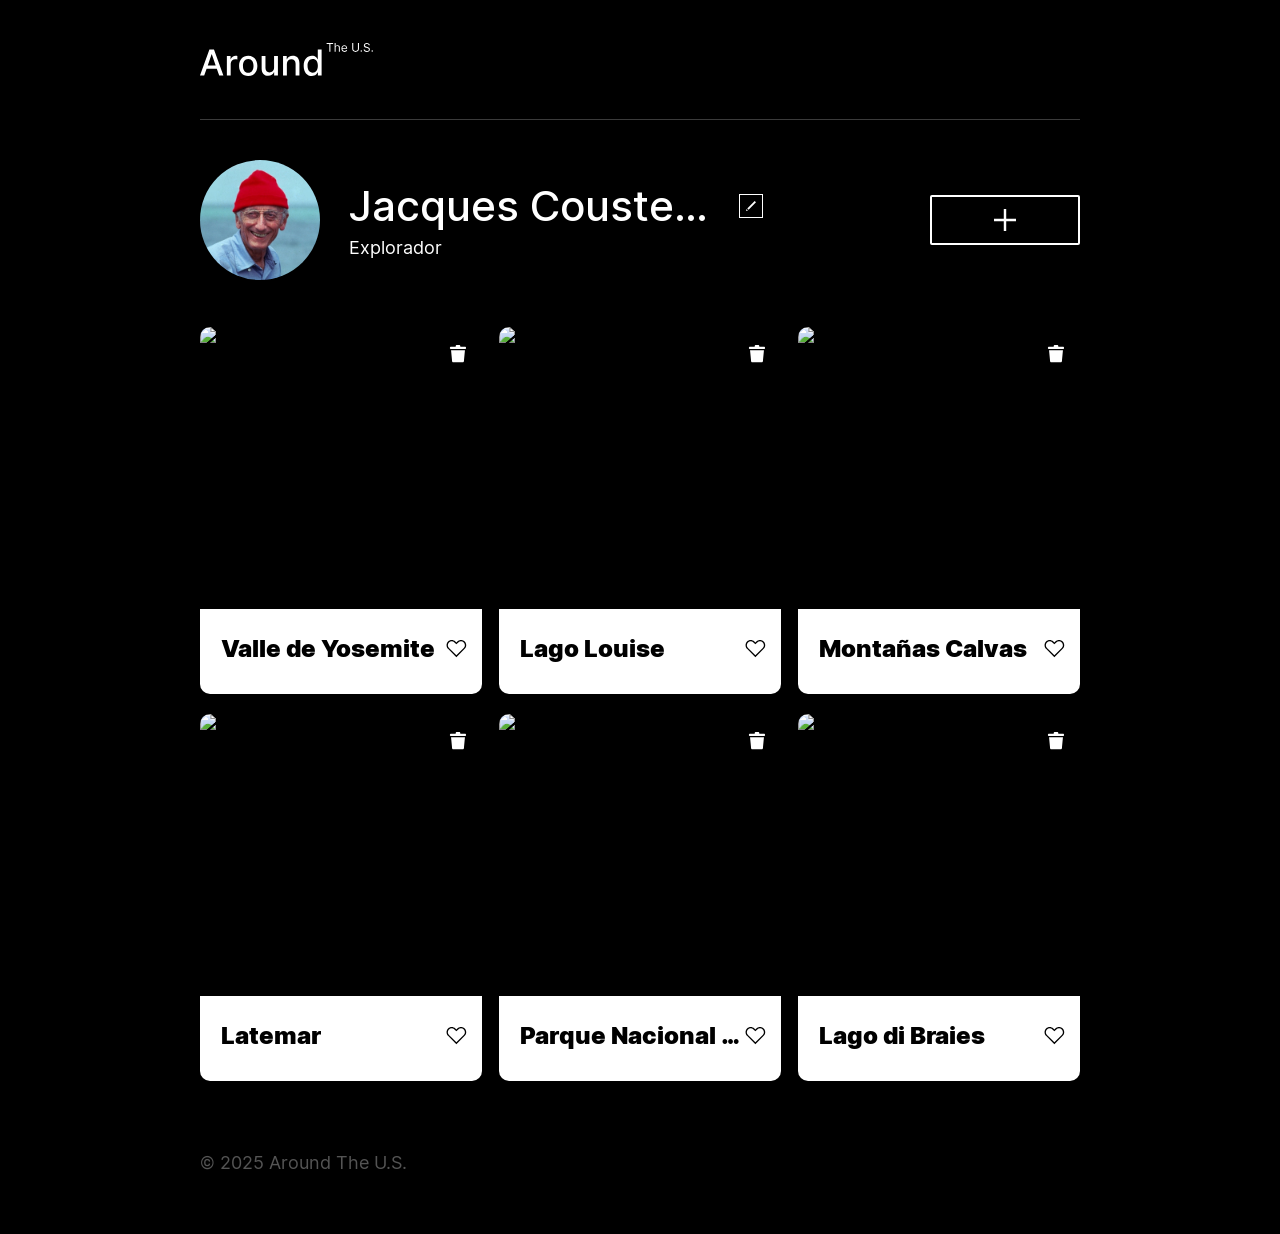
==== index.html @ fb266633 "Initial commit" ====
<!DOCTYPE html>
<html lang="es">
  <head>
    <meta charset="UTF-8" />
    <meta content="width=device-width, initial-scale=1.0" name="viewport" />
    <meta content="ie=edge" http-equiv="X-UA-Compatible" />
    <title>Around The U.S.</title>
    <link href="./pages/index.css" rel="stylesheet" />
  </head>
  <body class="page">
    <div class="page__content">
      <header class="header page__section">
        <img
          alt="Logotipo Around The U.S."
          class="logo header__logo"
          src="./images/logo.svg"
        />
      </header>
      <main class="content">
        <section class="profile page__section">
          <img class="profile__image" src="./images/avatar.jpg" alt="Avatar" />
          <div class="profile__info">
            <h1 class="profile__title">Jacques Cousteau</h1>
            <button
              aria-label="Editar perfil"
              class="profile__edit-button"
              type="button"
            ></button>
            <p class="profile__description">Explorador</p>
          </div>
          <button
            aria-label="Agregar tarjeta"
            class="profile__add-button"
            type="button"
          ></button>
        </section>
        <section class="cards page__section">
          <ul class="cards__list">
            <li class="card">
              <img
                class="card__image"
                src="https://practicum-content.s3.us-west-1.amazonaws.com/web-code/moved_yosemite.jpg"
                alt="Valle de Yosemite"
              />
              <button
                aria-label="Eliminar tarjeta"
                class="card__delete-button"
                type="button"
              ></button>
              <div class="card__description">
                <h2 class="card__title">Valle de Yosemite</h2>
                <button
                  aria-label="Botón Me gusta"
                  class="card__like-button"
                  type="button"
                ></button>
              </div>
            </li>
            <li class="card">
              <img
                class="card__image"
                src="https://practicum-content.s3.us-west-1.amazonaws.com/web-code/moved_lake-louise.jpg"
                alt="Lago Louise"
              />
              <button
                aria-label="Eliminar tarjeta"
                class="card__delete-button"
                type="button"
              ></button>
              <div class="card__description">
                <h2 class="card__title">Lago Louise</h2>
                <button
                  aria-label="Botón Me gusta"
                  class="card__like-button"
                  type="button"
                ></button>
              </div>
            </li>
            <li class="card">
              <img
                class="card__image"
                src="https://practicum-content.s3.us-west-1.amazonaws.com/web-code/moved_bald-mountains.jpg"
                alt="Montañas Calvas"
              />
              <button
                aria-label="Eliminar tarjeta"
                class="card__delete-button"
                type="button"
              ></button>
              <div class="card__description">
                <h2 class="card__title">Montañas Calvas</h2>
                <button
                  aria-label="Botón Me gusta"
                  class="card__like-button"
                  type="button"
                ></button>
              </div>
            </li>
            <li class="card">
              <img
                class="card__image"
                src="https://practicum-content.s3.us-west-1.amazonaws.com/web-code/moved_latemar.jpg"
                alt="Latemar"
              />
              <button
                aria-label="Eliminar tarjeta"
                class="card__delete-button"
                type="button"
              ></button>
              <div class="card__description">
                <h2 class="card__title">Latemar</h2>
                <button
                  aria-label="Botón Me gusta"
                  class="card__like-button"
                  type="button"
                ></button>
              </div>
            </li>
            <li class="card">
              <img
                class="card__image"
                src="https://practicum-content.s3.us-west-1.amazonaws.com/web-code/moved_vanoise.jpg"
                alt="Parque Nacional de la Vanoise"
              />
              <button
                aria-label="Eliminar tarjeta"
                class="card__delete-button"
                type="button"
              ></button>
              <div class="card__description">
                <h2 class="card__title">Parque Nacional de la Vanoise</h2>
                <button
                  aria-label="Botón Me gusta"
                  class="card__like-button"
                  type="button"
                ></button>
              </div>
            </li>
            <li class="card">
              <img
                class="card__image"
                src="https://practicum-content.s3.us-west-1.amazonaws.com/web-code/moved_lago.jpg"
                alt="Lago di Braies"
              />
              <button
                aria-label="Eliminar tarjeta"
                class="card__delete-button"
                type="button"
              ></button>
              <div class="card__description">
                <h2 class="card__title">Lago di Braies</h2>
                <button
                  aria-label="Botón Me gusta"
                  class="card__like-button"
                  type="button"
                ></button>
              </div>
            </li>
          </ul>
        </section>
      </main>
      <footer class="footer page__section">
        <p class="footer__copyright">© 2025 Around The U.S.</p>
      </footer>
      <div class="popup" id="edit-popup">
        <div class="popup__content">
          <button
            aria-label="Cerrar ventana emergente"
            class="popup__close"
            type="button"
          ></button>
          <h3 class="popup__title">Editar perfil</h3>
          <form class="popup__form" id="edit-profile-form">
            <input
              class="popup__input popup__input_type_name"
              name="name"
              placeholder="Nombre"
              type="text"
            />
            <input
              class="popup__input popup__input_type_description"
              name="description"
              placeholder="Acerca de mí"
              type="text"
            />
            <button class="button popup__button" type="submit">Guardar</button>
          </form>
        </div>
      </div>
      <div class="popup" id="new-card-popup">
        <div class="popup__content">
          <button
            aria-label="Cerrar ventana emergente"
            class="popup__close"
            type="button"
          ></button>
          <h3 class="popup__title">Nuevo lugar</h3>
          <form class="popup__form" id="new-card-form">
            <input
              class="popup__input popup__input_type_card-name"
              name="place-name"
              placeholder="Título"
              required
              type="text"
            />
            <input
              class="popup__input popup__input_type_url"
              name="link"
              placeholder="Enlace a la imagen"
              required
              type="url"
            />
            <button class="button popup__button" type="submit">Crear</button>
          </form>
        </div>
      </div>
      <div class="popup" id="image-popup">
        <div class="popup__content popup__content_content_image">
          <button
            aria-label="Cerrar ventana emergente"
            class="popup__close"
            type="button"
          ></button>
          <img alt="" class="popup__image" src="#" />
          <p class="popup__caption"></p>
        </div>
      </div>
    </div>
  </body>
</html>
---- pages/index.css ----
@import url("../vendor/normalize.css");
@import url("../vendor/fonts.css");

@import url("../blocks/page.css");
@import url("../blocks/header.css");
@import url("../blocks/content.css");
@import url("../blocks/footer.css");
@import url("../blocks/profile.css");
@import url("../blocks/cards.css");
@import url("../blocks/card.css");
@import url("../blocks/popup.css");
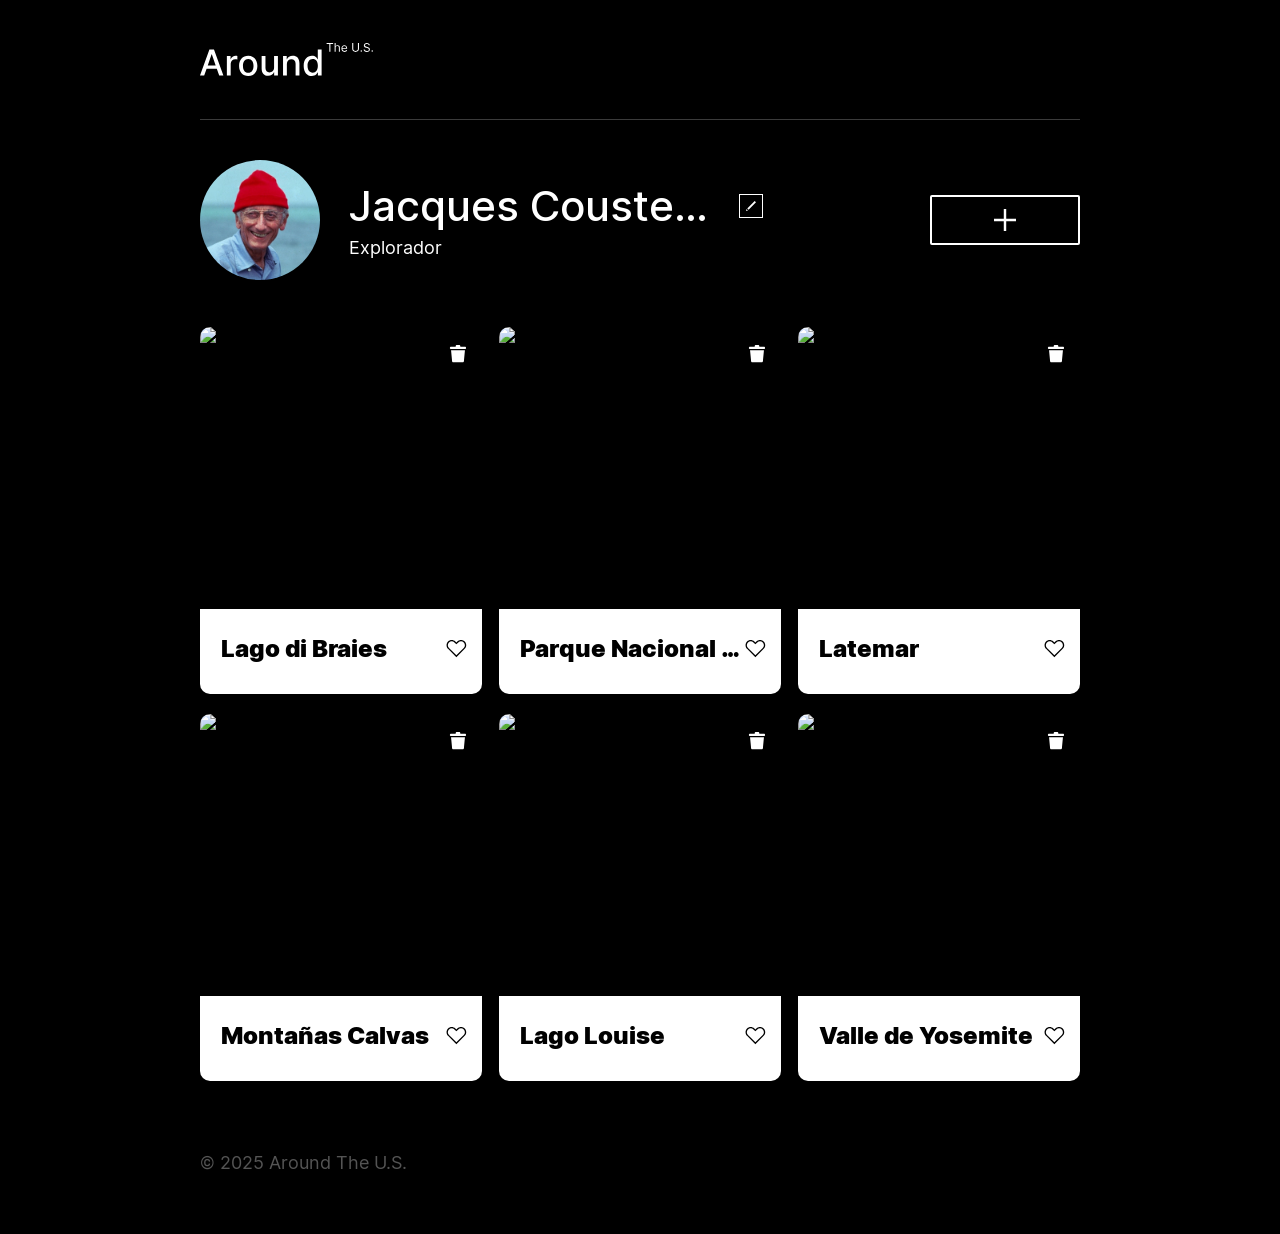
==== commit 5bb0567c: "Parte final" ====
--- a/index.html
+++ b/index.html
@@ -34,21 +34,22 @@
             type="button"
           ></button>
         </section>
+
         <section class="cards page__section">
-          <ul class="cards__list">
+          <!-- Contenedor de tarjetas -->
+          <ul class="cards__list"></ul>
+
+          <!-- Template para las tarjetas dinámicas -->
+          <template id="card-template">
             <li class="card">
-              <img
-                class="card__image"
-                src="https://practicum-content.s3.us-west-1.amazonaws.com/web-code/moved_yosemite.jpg"
-                alt="Valle de Yosemite"
-              />
+              <img class="card__image" src="" alt="" />
               <button
                 aria-label="Eliminar tarjeta"
                 class="card__delete-button"
                 type="button"
               ></button>
               <div class="card__description">
-                <h2 class="card__title">Valle de Yosemite</h2>
+                <h2 class="card__title"></h2>
                 <button
                   aria-label="Botón Me gusta"
                   class="card__like-button"
@@ -56,112 +57,15 @@
                 ></button>
               </div>
             </li>
-            <li class="card">
-              <img
-                class="card__image"
-                src="https://practicum-content.s3.us-west-1.amazonaws.com/web-code/moved_lake-louise.jpg"
-                alt="Lago Louise"
-              />
-              <button
-                aria-label="Eliminar tarjeta"
-                class="card__delete-button"
-                type="button"
-              ></button>
-              <div class="card__description">
-                <h2 class="card__title">Lago Louise</h2>
-                <button
-                  aria-label="Botón Me gusta"
-                  class="card__like-button"
-                  type="button"
-                ></button>
-              </div>
-            </li>
-            <li class="card">
-              <img
-                class="card__image"
-                src="https://practicum-content.s3.us-west-1.amazonaws.com/web-code/moved_bald-mountains.jpg"
-                alt="Montañas Calvas"
-              />
-              <button
-                aria-label="Eliminar tarjeta"
-                class="card__delete-button"
-                type="button"
-              ></button>
-              <div class="card__description">
-                <h2 class="card__title">Montañas Calvas</h2>
-                <button
-                  aria-label="Botón Me gusta"
-                  class="card__like-button"
-                  type="button"
-                ></button>
-              </div>
-            </li>
-            <li class="card">
-              <img
-                class="card__image"
-                src="https://practicum-content.s3.us-west-1.amazonaws.com/web-code/moved_latemar.jpg"
-                alt="Latemar"
-              />
-              <button
-                aria-label="Eliminar tarjeta"
-                class="card__delete-button"
-                type="button"
-              ></button>
-              <div class="card__description">
-                <h2 class="card__title">Latemar</h2>
-                <button
-                  aria-label="Botón Me gusta"
-                  class="card__like-button"
-                  type="button"
-                ></button>
-              </div>
-            </li>
-            <li class="card">
-              <img
-                class="card__image"
-                src="https://practicum-content.s3.us-west-1.amazonaws.com/web-code/moved_vanoise.jpg"
-                alt="Parque Nacional de la Vanoise"
-              />
-              <button
-                aria-label="Eliminar tarjeta"
-                class="card__delete-button"
-                type="button"
-              ></button>
-              <div class="card__description">
-                <h2 class="card__title">Parque Nacional de la Vanoise</h2>
-                <button
-                  aria-label="Botón Me gusta"
-                  class="card__like-button"
-                  type="button"
-                ></button>
-              </div>
-            </li>
-            <li class="card">
-              <img
-                class="card__image"
-                src="https://practicum-content.s3.us-west-1.amazonaws.com/web-code/moved_lago.jpg"
-                alt="Lago di Braies"
-              />
-              <button
-                aria-label="Eliminar tarjeta"
-                class="card__delete-button"
-                type="button"
-              ></button>
-              <div class="card__description">
-                <h2 class="card__title">Lago di Braies</h2>
-                <button
-                  aria-label="Botón Me gusta"
-                  class="card__like-button"
-                  type="button"
-                ></button>
-              </div>
-            </li>
-          </ul>
+          </template>
         </section>
       </main>
+
       <footer class="footer page__section">
         <p class="footer__copyright">© 2025 Around The U.S.</p>
       </footer>
+
+      <!-- Popup Editar perfil -->
       <div class="popup" id="edit-popup">
         <div class="popup__content">
           <button
@@ -187,6 +91,8 @@
           </form>
         </div>
       </div>
+
+      <!-- Popup Nueva tarjeta -->
       <div class="popup" id="new-card-popup">
         <div class="popup__content">
           <button
@@ -214,6 +120,8 @@
           </form>
         </div>
       </div>
+
+      <!-- Popup Imagen -->
       <div class="popup" id="image-popup">
         <div class="popup__content popup__content_content_image">
           <button
@@ -226,5 +134,7 @@
         </div>
       </div>
     </div>
+
+    <script src="scripts/index.js"></script>
   </body>
 </html>
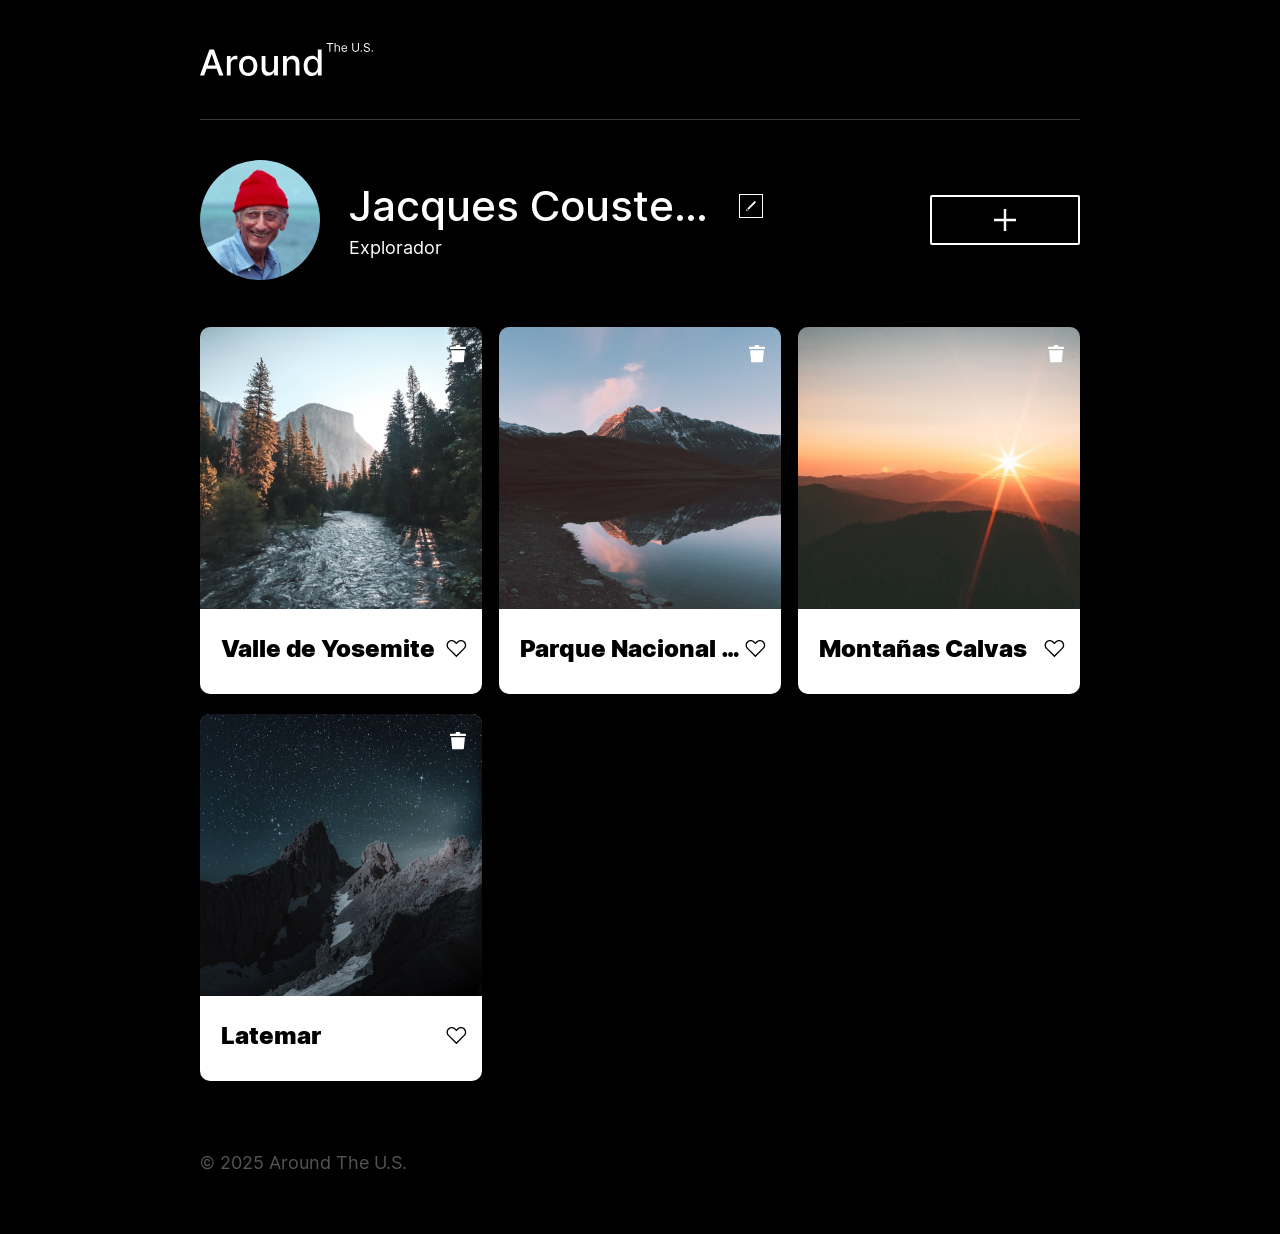
==== commit 0f9eedd7: "Actualizar index.html" ====
--- a/index.html
+++ b/index.html
@@ -134,7 +134,6 @@
         </div>
       </div>
     </div>
-
-    <script src="scripts/index.js"></script>
+    <script type="module" src="scripts/index.js"></script>
   </body>
 </html>
